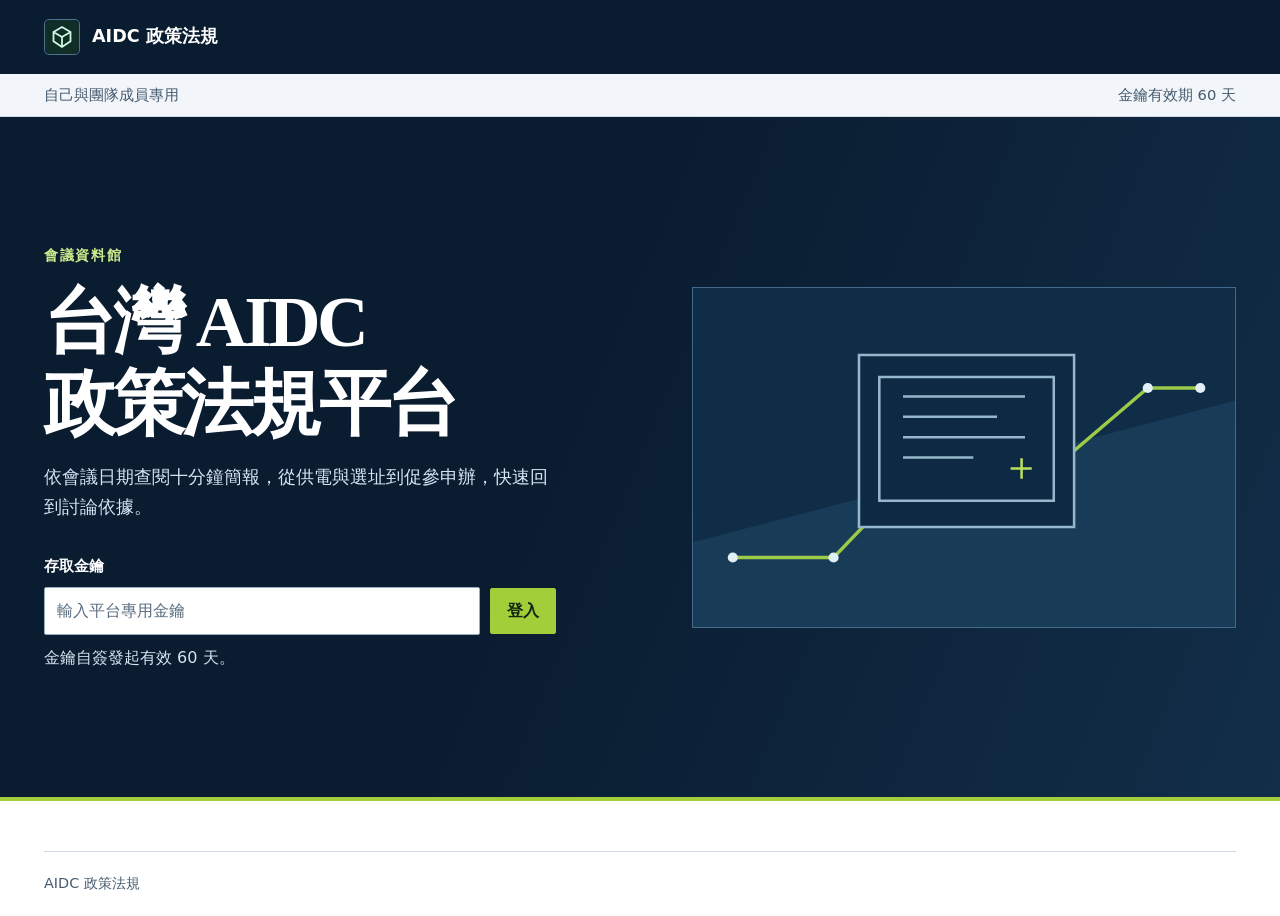
==== policy-meetings/index.html @ a0b63c83 "Publish the private-access AIDC policy meeting portal" ====
<!doctype html>
<html lang="zh-Hant-TW">
<head>
  <meta charset="utf-8">
  <meta name="viewport" content="width=device-width,initial-scale=1">
  <meta name="robots" content="noindex,nofollow">
  <meta name="referrer" content="no-referrer">
  <meta http-equiv="Content-Security-Policy" content="default-src 'self'; script-src 'self'; style-src 'self'; img-src 'self' data:; connect-src https://cowljafosekwvxithwjd.supabase.co; base-uri 'none'; form-action 'none'; object-src 'none'">
  <title>AIDC 政策法規</title>
  <link rel="icon" href="../assets/mark.svg">
  <link rel="stylesheet" href="../style.css?v=4">
  <link rel="stylesheet" href="./meetings.css?v=1">
  <script type="module" src="../app.js?v=8"></script>
</head>
<body data-policy-meetings>
  <a class="skip" href="#main">跳到主要內容</a>
  <header class="bar">
    <div class="bound bar-inner">
      <a class="brand" href="#home"><img src="../assets/mark.svg" alt="" width="36" height="36">AIDC 政策法規</a>
      <nav id="nav" aria-label="網站功能" hidden>
        <a href="#home">會議資料館</a>
        <a id="admin-nav" href="#keys" hidden>金鑰管理</a>
        <button class="button quiet" id="logout" type="button">登出</button>
      </nav>
    </div>
  </header>
  <div class="access-bar"><div class="bound">自己與團隊成員專用 <span id="validity">金鑰有效期 60 天</span></div></div>
  <main id="main" tabindex="-1">
    <section id="gate" class="gate">
      <div class="bound gate-inner">
        <div class="gate-copy">
          <p class="eyebrow">會議資料館</p>
          <h1>台灣 AIDC<br>政策法規平台</h1>
          <p class="intro">依會議日期查閱十分鐘簡報，從供電與選址到促參申辦，快速回到討論依據。</p>
          <form id="login">
            <label for="access-key">存取金鑰</label>
            <div class="login-row">
              <input id="access-key" type="password" autocomplete="off" autocapitalize="none" spellcheck="false" maxlength="70" required placeholder="輸入平台專用金鑰">
              <button class="button primary" type="submit">登入</button>
            </div>
            <p id="login-message" class="message" role="status">金鑰自簽發起有效 60 天。</p>
          </form>
        </div>
        <img class="gate-art" src="../assets/meeting-gate.svg" alt="" width="640" height="400">
      </div>
    </section>
    <section id="screen" class="bound" hidden></section>
  </main>
  <footer class="bound footer">AIDC 政策法規</footer>
  <noscript><p>請開啟 JavaScript 以登入並閱讀會議簡報。</p></noscript>
</body>
</html>
---- style.css ----
:root {
  color-scheme: light;
  --navy: #0a1c30;
  --ink: #122942;
  --muted: #475b6e;
  --blue: #245c88;
  --blue-light: #548abf;
  --green: #a1ce39;
  --paper: #fff;
  --wash: #f2f6fa;
  --line: #cfdae4;
  --heading: Georgia, "Noto Serif TC", "Source Han Serif TC", "PMingLiU", serif;
  font-family: "Segoe UI", "Microsoft JhengHei", system-ui, sans-serif;
  color: var(--ink);
  background: var(--paper);
  line-height: 1.65;
}
* { box-sizing: border-box }
body { margin: 0 }
[hidden] { display: none !important }
.bound { width: min(1200px, calc(100% - 88px)); margin-inline: auto }
.bar { background: var(--navy); color: #fff }
.bar-inner, .brand, nav { display: flex; align-items: center }
.bar-inner { min-height: 74px; justify-content: space-between; gap: 16px }
.brand { gap: 12px; color: #fff; text-decoration: none; font-size: 1.1rem; font-weight: 750 }
.brand img { border: 1px solid #50738c; border-radius: 5px }
nav { gap: 23px }
nav a { color: #edf6ff; text-decoration: none }
nav a:hover { text-decoration: underline }
a { color: var(--blue); text-underline-offset: .22em }
:focus-visible { outline: 3px solid #3877a7; outline-offset: 4px }
.bar :focus-visible, .gate :focus-visible { outline-color: #c4ed65 }
h1, h2, h3, p { margin: 0 }
h1 { font-family: var(--heading); font-size: clamp(2.35rem, 5.6vw, 5.4rem); font-weight: 700; line-height: 1.14; letter-spacing: -.047em; overflow-wrap: anywhere }
h2 { margin-bottom: .7rem }
h3 { line-height: 1.35 }
.eyebrow { font-size: .9rem; color: var(--blue); letter-spacing: .12em; font-weight: 750; margin-bottom: .9rem }
.intro { font-size: 1.12rem; margin-top: 1.05rem; max-width: 660px; color: var(--muted) }
.gate { position: relative; isolation: isolate; background: linear-gradient(112deg, var(--navy) 44%, #122e49); color: #fff; border-bottom: 4px solid var(--green) }
.gate-inner { min-height: min(680px, calc(100svh - 74px)); display: grid; grid-template-columns: minmax(0, 1.04fr) minmax(0, .96fr); gap: 5%; align-items: center; padding-block: clamp(52px, 8vw, 113px) }
.gate-copy { position: relative; z-index: 1 }
.gate .eyebrow { color: #cce98b }
.gate .intro { color: #d7e5f3; max-width: 32rem }
.gate-art { display: block; width: 100%; height: auto; border: 1px solid #426b8b; box-shadow: 20px 20px 0 -1px #0f253a, 20px 20px 0 #325477 }
.gate form { margin-top: 32px; width: min(100%, 32rem) }
.gate .message { color: #d6e4f0 }
.gate .button.primary { background: var(--green); border-color: var(--green); color: #122410 }
.gate .button.primary:hover:not(:disabled) { background: #b8e45c; border-color: #b8e45c }
form label, .filters label, .deck-controls label { font-weight: 700; font-size: .93rem }
.login-row { display: flex; gap: 10px; align-items: center; margin-top: 7px }
input, select, button { font: inherit }
input, select { min-width: 0; min-height: 46px; padding: 10px 12px; border: 1px solid #98acc0; border-radius: 2px; background: #fff; color: var(--ink) }
input { width: 100% }
input::placeholder { color: #5a6d80 }
.button { min-height: 44px; border: 1px solid #9cb0c2; border-radius: 2px; padding: 9px 16px; color: var(--ink); background: #fff; font-weight: 700; cursor: pointer; white-space: nowrap }
.button:hover:not(:disabled) { border-color: var(--blue); background: var(--wash) }
.button.primary { background: var(--navy); border-color: var(--navy); color: #fff }
.button.primary:hover:not(:disabled) { background: #234c72 }
.bar .button.quiet { background: transparent; border-color: #6f91ad; color: #fff }
.bar .button.quiet:hover { background: #1d3a55 }
.button:disabled { opacity: .5; cursor: default }
.page-heading { border-bottom: 1px solid var(--line); padding: clamp(34px, 6.2vw, 82px) 0 29px }
.page-heading h1 { font-size: clamp(2.4rem, 5vw, 4.3rem) }
.collections { display: grid; grid-template-columns: minmax(0, 3fr) minmax(0, 1fr); gap: 12px; margin-top: 20px }
.collection-link { display: flex; flex-wrap: wrap; align-items: center; gap: 4px 22px; padding: 16px 20px; border-left: 4px solid var(--green); background: var(--navy); color: #fff; text-decoration: none }
.collection-link strong { font-size: 1.13rem }
.collection-link span { color: #d7e5f3 }
.collection-link:hover strong { text-decoration: underline }
.filters { display: grid; grid-template-columns: minmax(210px, 2.5fr) minmax(120px, 1fr) minmax(120px, 1fr); gap: 16px; margin-top: 24px; background: var(--wash); padding: 16px 20px 19px; border-top: 2px solid var(--blue-light) }
.collection-filters { grid-template-columns: minmax(210px, 2.5fr) minmax(120px, 1fr) }
.filters input, .filters select, .deck-controls select { width: 100%; display: block; margin-top: 5px }
.cards { display: grid; grid-template-columns: repeat(3, minmax(0, 1fr)); gap: 28px }
.card { min-width: 0; border-bottom: 1px solid var(--line); background: #fff }
.card-link { display: flex; flex-direction: column; height: 100%; text-decoration: none; color: var(--ink) }
.card img { width: 100%; height: auto; aspect-ratio: 16/9; object-fit: cover; display: block }
.card-link:hover h3 { color: var(--blue); text-decoration: underline }
.card-link:focus-visible { outline-offset: 4px }
.card-body { padding: 17px 0 21px; display: flex; flex-direction: column; gap: 9px; flex: 1 }
.card-body h3 { font-size: clamp(1.25rem, 2.25vw, 1.6rem); letter-spacing: -.02em }
.card-body p { color: var(--muted) }
.card-meta { font-size: .88rem; font-weight: 750 }
.card-action { padding-top: 8px; margin-top: auto; color: var(--blue); font-weight: 750 }
.card.featured { grid-column: 1/-1; background: var(--wash); border-bottom: 0 }
.featured .card-link { display: grid; grid-template-columns: minmax(0, 1.06fr) minmax(0, .94fr) }
.featured img { height: 100%; min-height: 255px; max-height: 350px }
.featured .card-body { padding: clamp(20px, 4vw, 48px); justify-content: center; border-left: 4px solid var(--green) }
.featured h3 { font-family: var(--heading); font-size: clamp(1.62rem, 3vw, 2.6rem) }
.featured .card-action { margin-top: 3px }
.result-count { margin: 19px 0 11px }
.empty { grid-column: 1/-1; border: 1px solid var(--line); padding: 28px; background: var(--wash); margin-top: 12px }
.book-empty { display: flex; flex-wrap: wrap; align-items: center; gap: 18px }
.book-empty img { width: min(240px, 100%); height: auto }
.muted, .message { color: var(--muted) }
.message { margin-top: .6rem; min-height: 1.65em }
.footer { margin-top: 50px; padding-block: 20px; border-top: 1px solid var(--line); font-size: .9rem; color: var(--muted) }
.deck-head { display: flex; align-items: center; justify-content: space-between; gap: 14px; margin: 25px 0 12px }
.slide { background: #fff; border: 1px solid var(--line); border-top: 5px solid var(--navy); padding: clamp(20px, 4vw, 54px); min-height: 465px }
.slide h1 { font-size: clamp(1.88rem, 4vw, 3.55rem); max-width: 980px }
.slide-lead { margin: 16px 0 22px; max-width: 920px; font-size: 1.14rem; color: var(--muted) }
.deck-cover { float: right; width: min(42%, 500px); height: auto; margin: 0 0 15px 24px }
.evidence-figure { max-width: 740px; margin: 0 0 20px }
.evidence-figure img { display: block; width: 100%; height: auto; border: 1px solid var(--line) }
.evidence-figure figcaption { margin-top: 7px; color: var(--muted); font-size: .94rem }
.points { margin: 0 }
.points div { border-top: 1px solid var(--line); padding: 13px 0 }
.points dt { font-weight: 800; color: var(--blue) }
.points dd { margin: 4px 0 0 }
.slide-foot { display: flex; align-items: center; justify-content: space-between; margin-top: 20px; color: var(--muted); gap: 25px; clear: both }
progress { max-width: 50%; width: 150px; accent-color: var(--blue) }
.deck-controls { display: flex; gap: 12px; align-items: flex-end; flex-wrap: wrap; margin: 15px 0 }
.deck-controls label { min-width: 155px; flex: 1 }
.notes, .source-box, .receipt { background: var(--wash); border-left: 3px solid var(--blue-light); padding: 17px 20px; margin: 13px 0 }
.notes p { margin-top: 6px; max-width: 76ch }
.source-box summary { cursor: pointer; font-weight: 750 }
.sources { padding-left: 1.3rem; margin: 7px 0 0 }
.key-form { grid-template-columns: 2fr 1fr 1fr auto; align-items: end }
.key-row { display: flex; align-items: center; justify-content: space-between; gap: 12px; padding: 16px 0; border-bottom: 1px solid var(--line) }
.row-actions { display: flex; gap: 8px }
.receipt .login-row { margin-bottom: 12px }
.skip { position: absolute; top: -100px; left: 12px; padding: 8px 12px; background: #fff; z-index: 2 }
.skip:focus { top: 8px }
@media (max-width: 900px) {
  .bound { width: calc(100% - 44px) }
  .cards { grid-template-columns: repeat(2, minmax(0, 1fr)); gap: 21px }
  .gate-inner { gap: 25px }
  .gate-art { box-shadow: 9px 9px 0 -1px #0f253a, 9px 9px 0 #325477 }
}
@media (max-width: 650px) {
  .bound { width: calc(100% - 32px) }
  .bar-inner { min-height: 61px; flex-wrap: wrap; padding-block: 8px }
  nav { gap: 12px; font-size: .92rem; flex-wrap: wrap }
  .gate-inner { grid-template-columns: 1fr; gap: 28px; padding-block: 43px 34px }
  .gate-art { aspect-ratio: 16/9; object-fit: cover; object-position: center 53%; box-shadow: none }
  .gate h1 { font-size: clamp(2.22rem, 8.8vw, 3.25rem) }
  .filters { grid-template-columns: repeat(2, minmax(0, 1fr)); gap: 11px; padding: 12px }
  .collection-filters, .collections { grid-template-columns: minmax(0, 1fr) }
  .filters label:first-child { grid-column: 1/-1 }
  .cards { grid-template-columns: 1fr }
  .featured .card-link { grid-template-columns: 1fr }
  .featured img { min-height: 0 }
  .featured .card-body { border-left: 0; border-top: 4px solid var(--green) }
  .deck-head { display: block }
  .deck-cover { float: none; margin: 0 0 14px; width: 100% }
  .key-row { align-items: flex-start; flex-direction: column }
}
@media print {
  .bar, .deck-head, .deck-controls, .footer, .slide-foot { display: none }
  .bound { width: 100% }
  .slide { min-height: 0; border: none; padding: 0 }
}
---- policy-meetings/meetings.css ----
.access-bar { border-bottom: 1px solid var(--line); background: var(--wash); color: var(--muted); font-size: .92rem }
.access-bar .bound { display: flex; justify-content: space-between; flex-wrap: wrap; gap: 6px 24px; padding-block: 9px }
.meeting-search { grid-template-columns: 1fr }
.meeting-list { display: grid; grid-template-columns: repeat(2, minmax(0, 1fr)); gap: 26px }
.meeting-list h2 { margin: 0; font: 700 clamp(1.35rem, 2.5vw, 1.85rem)/1.4 var(--heading) }
.meeting-list a:hover h2 { color: var(--blue); text-decoration: underline }
.meeting-list img { aspect-ratio: 16 / 7 }
.meeting-list .card-body { min-height: 155px }
.bar nav [aria-current="page"] { text-decoration: underline; text-underline-offset: .5em }
.deck-controls select { max-width: 100% }
.gate-art { box-shadow: none }
@media (max-width: 700px) {
  .meeting-list { grid-template-columns: 1fr }
  .meeting-list .card-body { min-height: 0 }
}
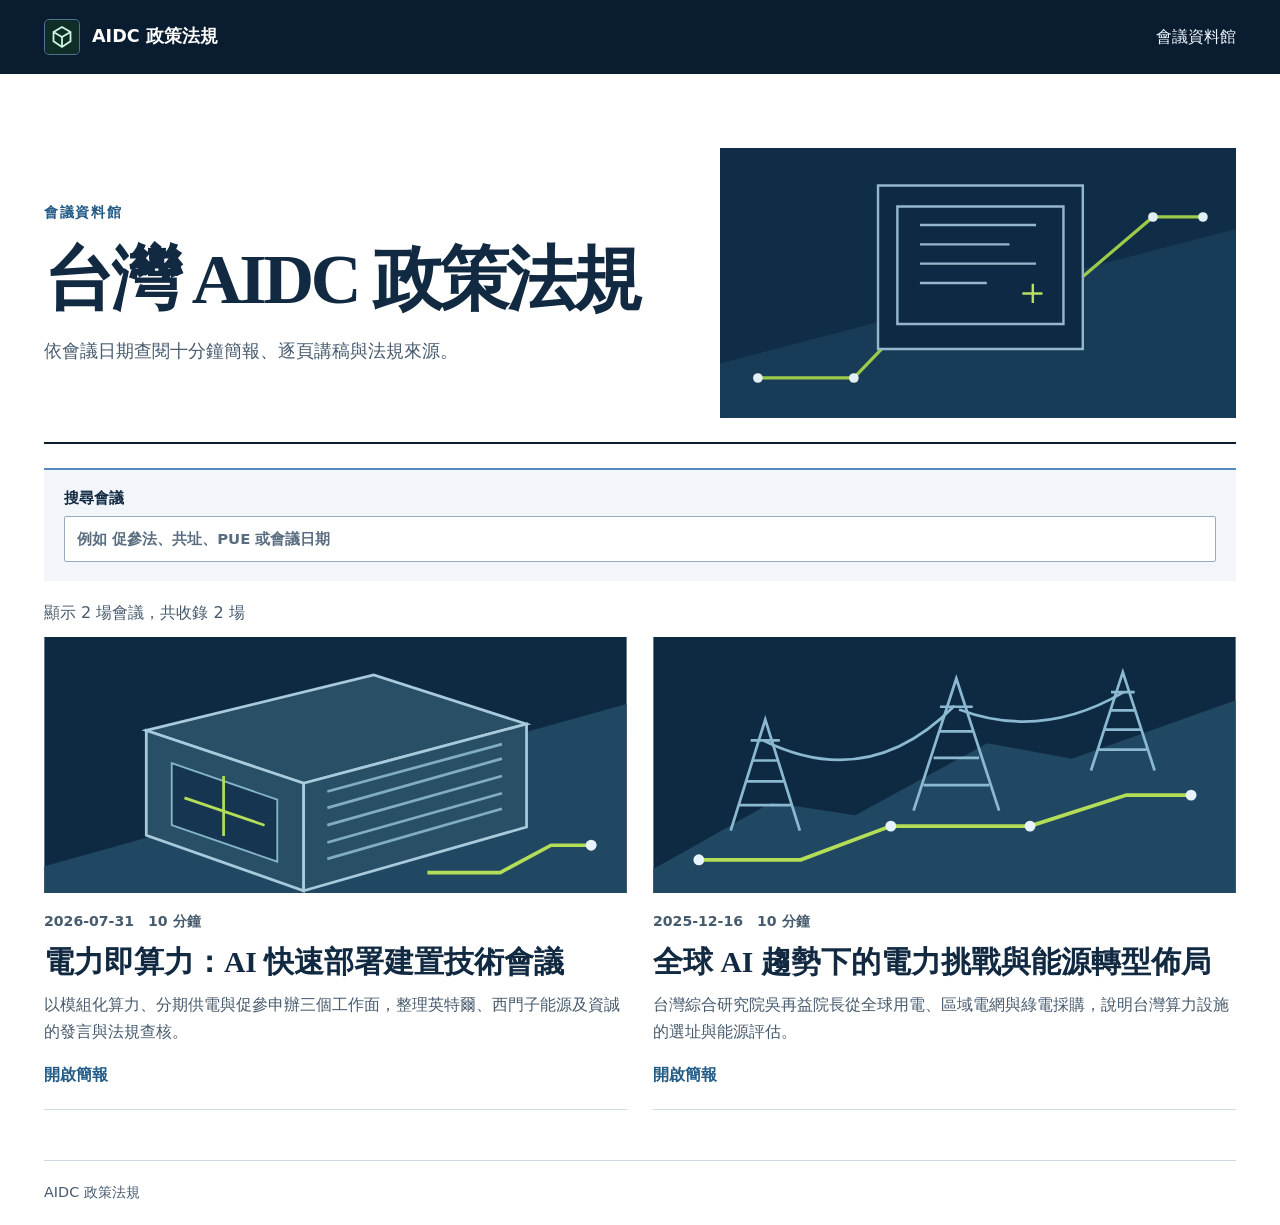
==== commit ea95b40a: "Open AIDC policy meeting briefs without sign-in" ====
--- a/policy-meetings/index.html
+++ b/policy-meetings/index.html
@@ -3,50 +3,26 @@
 <head>
   <meta charset="utf-8">
   <meta name="viewport" content="width=device-width,initial-scale=1">
-  <meta name="robots" content="noindex,nofollow">
-  <meta name="referrer" content="no-referrer">
-  <meta http-equiv="Content-Security-Policy" content="default-src 'self'; script-src 'self'; style-src 'self'; img-src 'self' data:; connect-src https://cowljafosekwvxithwjd.supabase.co; base-uri 'none'; form-action 'none'; object-src 'none'">
+  <meta name="description" content="台灣 AIDC 政策法規會議的十分鐘簡報、講稿與法規來源。">
+  <meta http-equiv="Content-Security-Policy" content="default-src 'self'; script-src 'self'; style-src 'self'; img-src 'self' data:; connect-src 'self'; base-uri 'none'; form-action 'none'; object-src 'none'">
   <title>AIDC 政策法規</title>
   <link rel="icon" href="../assets/mark.svg">
   <link rel="stylesheet" href="../style.css?v=4">
-  <link rel="stylesheet" href="./meetings.css?v=1">
-  <script type="module" src="../app.js?v=8"></script>
+  <link rel="stylesheet" href="./meetings.css?v=2">
+  <script type="module" src="./meetings.js?v=1"></script>
 </head>
-<body data-policy-meetings>
+<body>
   <a class="skip" href="#main">跳到主要內容</a>
   <header class="bar">
     <div class="bound bar-inner">
       <a class="brand" href="#home"><img src="../assets/mark.svg" alt="" width="36" height="36">AIDC 政策法規</a>
-      <nav id="nav" aria-label="網站功能" hidden>
-        <a href="#home">會議資料館</a>
-        <a id="admin-nav" href="#keys" hidden>金鑰管理</a>
-        <button class="button quiet" id="logout" type="button">登出</button>
-      </nav>
+      <nav aria-label="網站功能"><a href="#home">會議資料館</a></nav>
     </div>
   </header>
-  <div class="access-bar"><div class="bound">自己與團隊成員專用 <span id="validity">金鑰有效期 60 天</span></div></div>
-  <main id="main" tabindex="-1">
-    <section id="gate" class="gate">
-      <div class="bound gate-inner">
-        <div class="gate-copy">
-          <p class="eyebrow">會議資料館</p>
-          <h1>台灣 AIDC<br>政策法規平台</h1>
-          <p class="intro">依會議日期查閱十分鐘簡報，從供電與選址到促參申辦，快速回到討論依據。</p>
-          <form id="login">
-            <label for="access-key">存取金鑰</label>
-            <div class="login-row">
-              <input id="access-key" type="password" autocomplete="off" autocapitalize="none" spellcheck="false" maxlength="70" required placeholder="輸入平台專用金鑰">
-              <button class="button primary" type="submit">登入</button>
-            </div>
-            <p id="login-message" class="message" role="status">金鑰自簽發起有效 60 天。</p>
-          </form>
-        </div>
-        <img class="gate-art" src="../assets/meeting-gate.svg" alt="" width="640" height="400">
-      </div>
-    </section>
-    <section id="screen" class="bound" hidden></section>
+  <main id="main" class="bound" tabindex="-1">
+    <section id="screen" aria-label="政策法規會議簡報"><p class="empty" role="status">載入會議簡報中</p></section>
   </main>
   <footer class="bound footer">AIDC 政策法規</footer>
-  <noscript><p>請開啟 JavaScript 以登入並閱讀會議簡報。</p></noscript>
+  <noscript><p>請開啟 JavaScript 以搜尋及閱讀會議簡報。</p></noscript>
 </body>
 </html>
--- a/policy-meetings/meetings.css
+++ b/policy-meetings/meetings.css
@@ -1,15 +1,18 @@
-.access-bar { border-bottom: 1px solid var(--line); background: var(--wash); color: var(--muted); font-size: .92rem }
-.access-bar .bound { display: flex; justify-content: space-between; flex-wrap: wrap; gap: 6px 24px; padding-block: 9px }
+.meeting-intro { display: grid; grid-template-columns: 1.25fr 1fr; gap: 32px; align-items: center; padding: clamp(30px, 6vw, 74px) 0 24px; border-bottom: 2px solid var(--navy) }
+.meeting-intro h1 { font-size: clamp(2.3rem, 5.5vw, 4.6rem) }
+.meeting-intro img { width: 100%; max-height: 270px; object-fit: cover; display: block }
 .meeting-search { grid-template-columns: 1fr }
 .meeting-list { display: grid; grid-template-columns: repeat(2, minmax(0, 1fr)); gap: 26px }
 .meeting-list h2 { margin: 0; font: 700 clamp(1.35rem, 2.5vw, 1.85rem)/1.4 var(--heading) }
 .meeting-list a:hover h2 { color: var(--blue); text-decoration: underline }
 .meeting-list img { aspect-ratio: 16 / 7 }
 .meeting-list .card-body { min-height: 155px }
-.bar nav [aria-current="page"] { text-decoration: underline; text-underline-offset: .5em }
 .deck-controls select { max-width: 100% }
-.gate-art { box-shadow: none }
+.slide { overflow-wrap: anywhere }
+.slide .points dd { max-width: 76ch }
 @media (max-width: 700px) {
-  .meeting-list { grid-template-columns: 1fr }
+  .meeting-list, .meeting-intro { grid-template-columns: 1fr }
+  .meeting-intro { gap: 20px }
+  .meeting-intro img { aspect-ratio: 16 / 7 }
   .meeting-list .card-body { min-height: 0 }
 }
